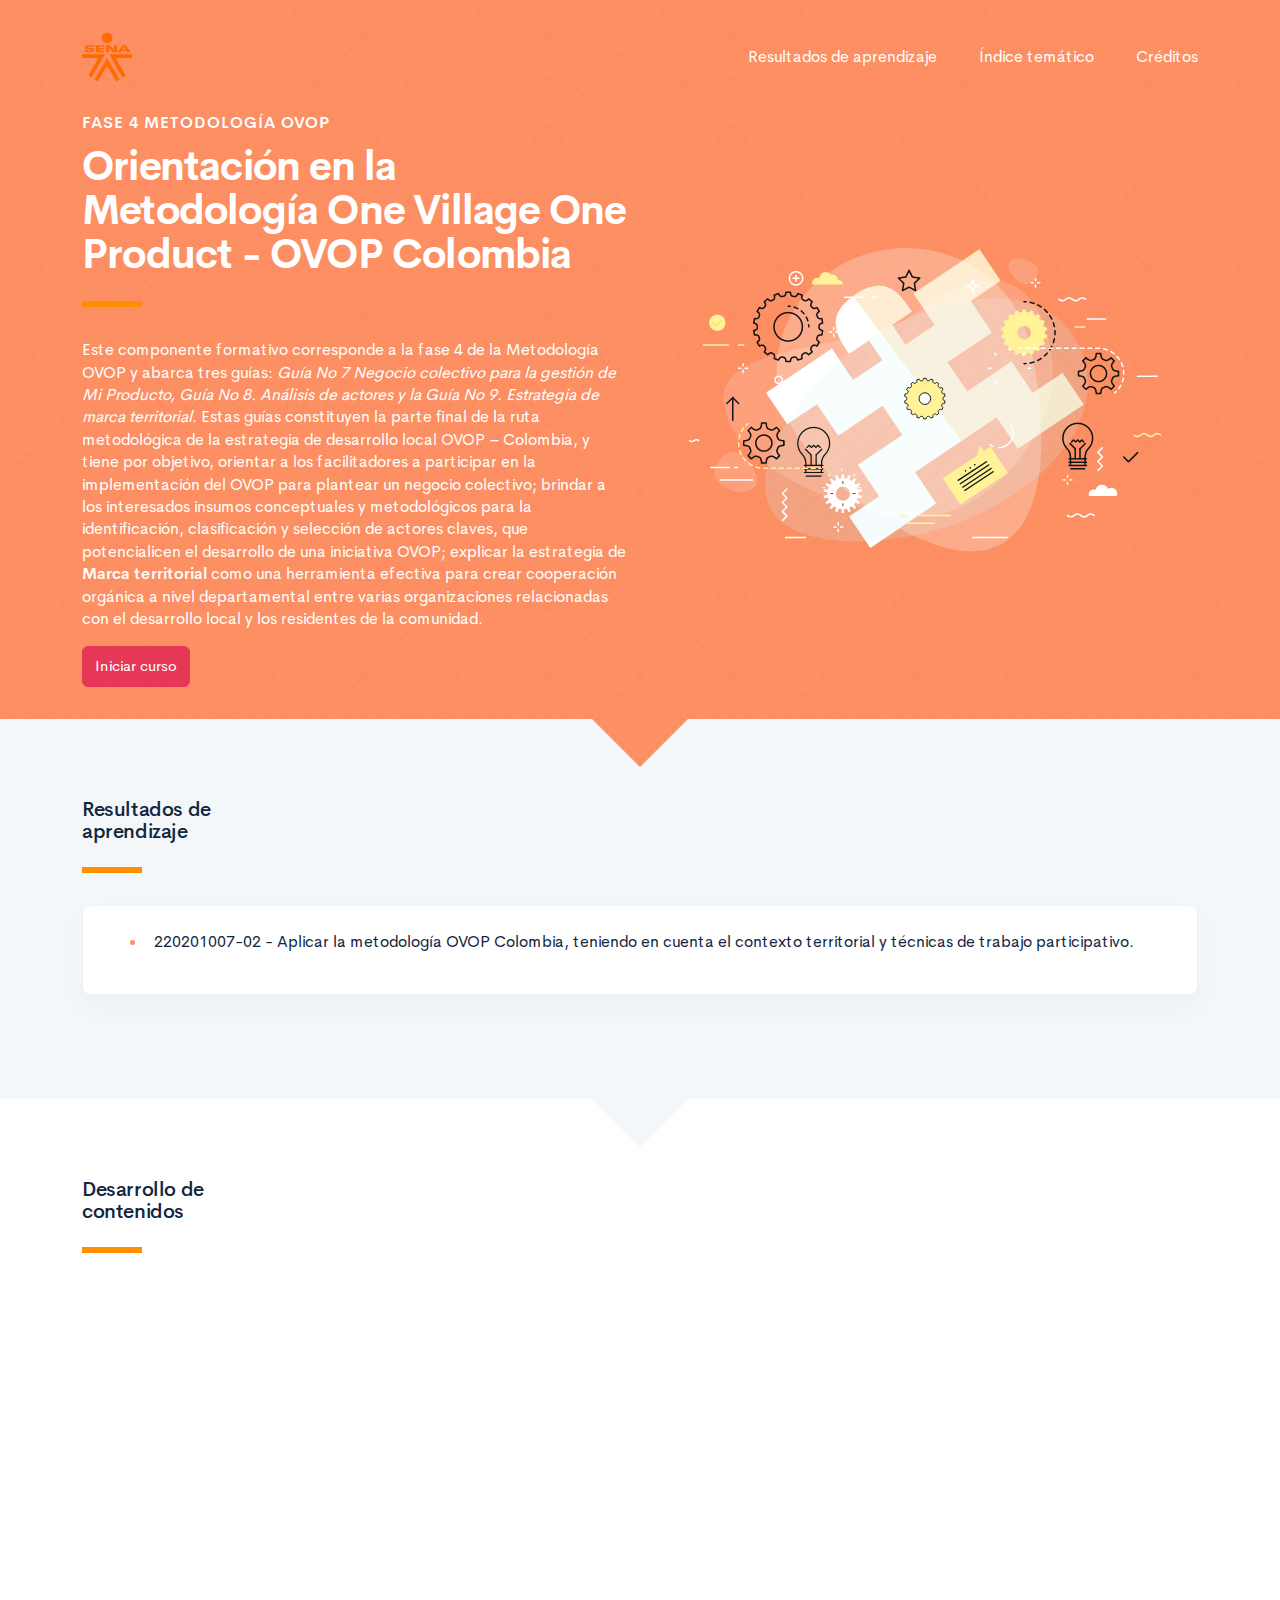
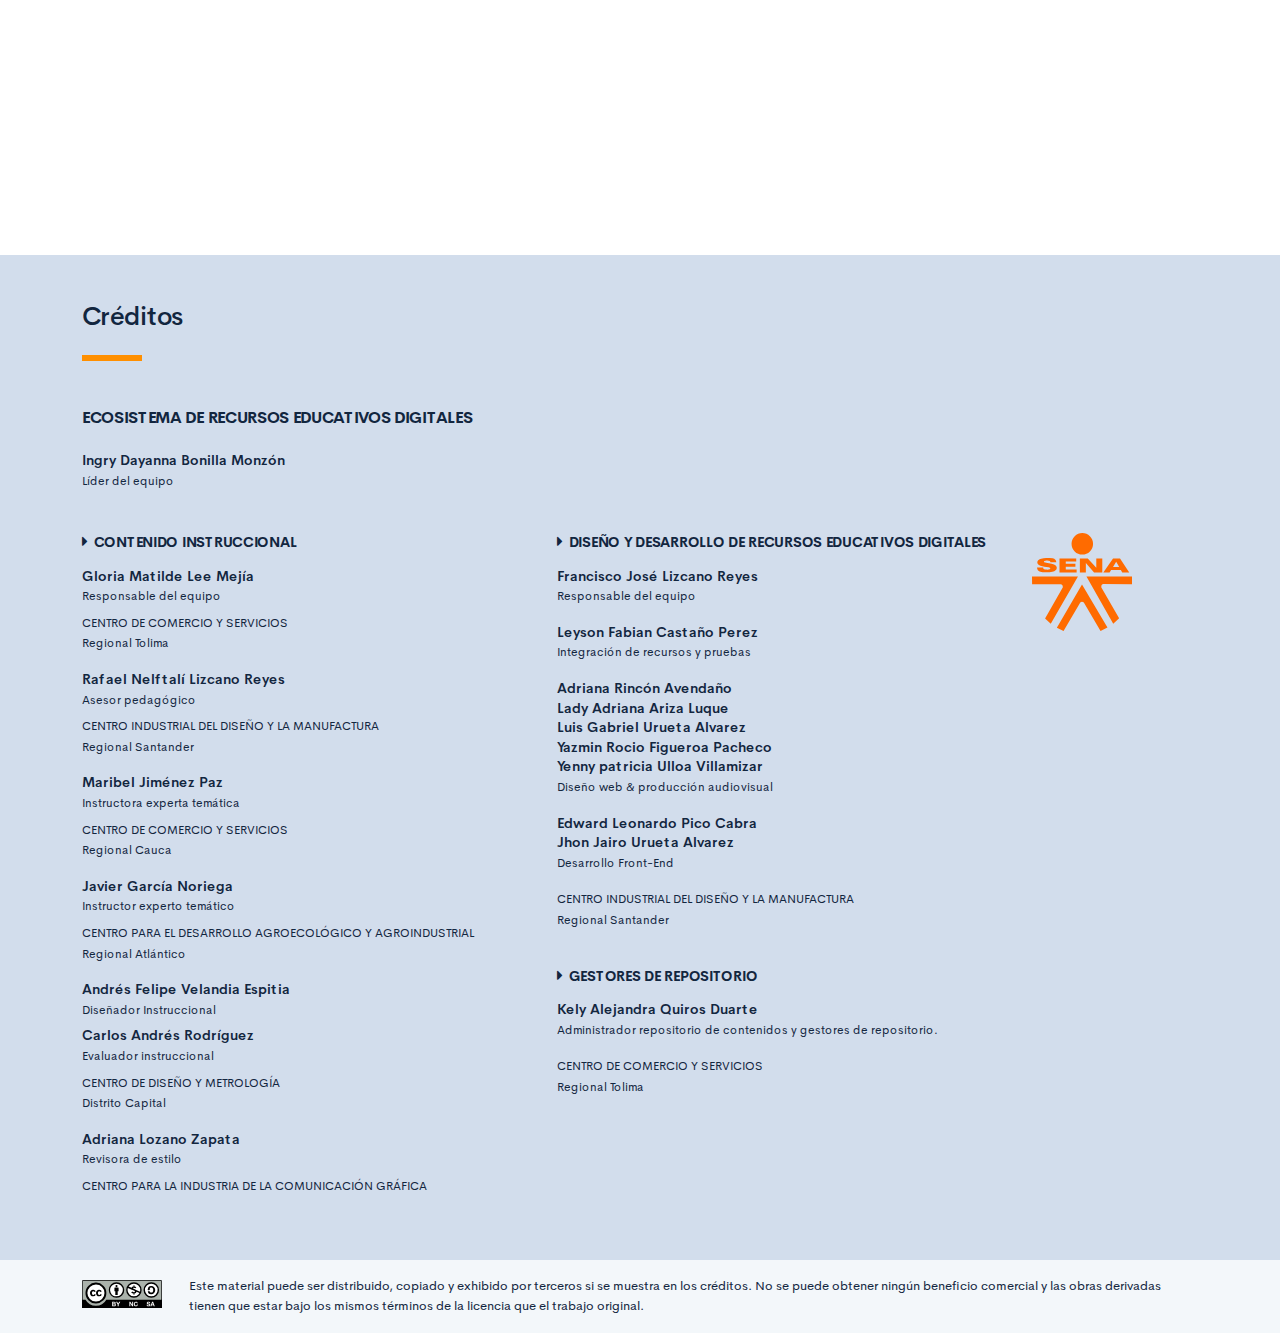
==== public/index.html @ d6b22cc2 "Integración" ====
<!DOCTYPE html>
<html lang="es">
    <head>
        <meta charset="UTF-8">
        <meta name="viewport" content="width=device-width, user-scalable=no, initial-scale=1.0, maximum-scale=1.0, minimum-scale=1.0">
        <title>Fase 4 Metodología OVOP</title>
        <meta meta name="description" content="Este componente formativo corresponde a la fase 4 de la Metodología OVOP y abarca tres guías: Guía No 7 Negocio colectivo para la gestión de Mi Producto, Guía No 8. Análisis de actores y la Guía No 9. Estrategia de marca territorial. Estas guías constituyen la parte final de la ruta metodológica de la estrategia de desarrollo local OVOP – Colombia, y tiene por objetivo, orientar a los facilitadores a participar en la implementación del OVOP para plantear un negocio colectivo; brindar a los interesados insumos conceptuales y metodológicos para la identificación, clasificación y selección de actores claves, que potencialicen el desarrollo de una iniciativa OVOP; explicar la estrategia de Marca territorial como una herramienta efectiva para crear cooperación orgánica a nivel departamental entre varias organizaciones relacionadas con el desarrollo local y los residentes de la comunidad.">
        <link rel="icon" type="image/svg+xml" href="assets/images/logos/senaLogo.svg">
        <link rel="stylesheet" href="assets/fonts/feather/feather.css">
        <link rel="stylesheet" href="assets/fonts/fontawesome/css/font-awesome.css">
        <link href="assets/css/fancybox.css" rel="stylesheet">
        <link href="assets/css/animate.css" rel="stylesheet">
        <link rel="stylesheet" href="assets/css/main.css">
    </head>
    <body class="theme-dark page-header-textura" id="page-home">
        <header class="curso-presentacion page-header" id="CursoPresentacion">
            <div class="page-textura">
                <div class="container">
                    <div class="curso-topbar justify-content-center justify-content-md-between"><a class="curso-topbar__logo"><svg xmlns="http://www.w3.org/2000/svg" width="168.273" height="164.177" viewBox="0 0 168.273 164.177">
                                <path id="SENA_LOGO" data-name="SENA LOGO" d="M85.349,1a18.09,18.09,0,1,0,18.09,18.09h0A18.1,18.1,0,0,0,85.349,1ZM25.617,42.983a33.722,33.722,0,0,0-9.386,1.024,11.156,11.156,0,0,0-5.12,2.56A5.346,5.346,0,0,0,10.086,52.2c.683,1.707,2.56,2.9,4.608,3.584,4.437,1.536,9.386,1.877,13.994,2.731a5.1,5.1,0,0,1,2.389,1.024,1.369,1.369,0,0,1-.683,2.048,9.146,9.146,0,0,1-5.291.683A8.354,8.354,0,0,1,20.5,61.244a1.962,1.962,0,0,1-.853-2.389H9.233A7.663,7.663,0,0,0,10.6,63.463a7.59,7.59,0,0,0,4.267,2.389A28.541,28.541,0,0,0,23.4,66.876,52.426,52.426,0,0,0,35,66.023a11.043,11.043,0,0,0,5.8-2.9,5.358,5.358,0,0,0-1.365-8.533,21.267,21.267,0,0,0-5.8-2.048c-3.072-.683-5.973-1.024-9.045-1.536a9.114,9.114,0,0,1-3.072-.853,1.226,1.226,0,0,1,0-2.219,9.369,9.369,0,0,1,4.437-.683,10.554,10.554,0,0,1,4.608.853A1.877,1.877,0,0,1,31.59,49.81h9.9a5.669,5.669,0,0,0-1.195-3.584A8.875,8.875,0,0,0,35.515,43.5c-3.584-.341-6.827-.512-9.9-.512Zm21.333.683V67.217H75.792V62.1H57.531V57.489H73.744V52.54H57.531V48.786H75.109v-5.12Zm47.615,0H81.253V67.217H91.322V51.346l13.824,15.872h13.824V43.666H108.9v15.7Zm42.495,0L120.676,67.217h10.581l2.56-4.267H150.2l2.389,4.267h11.776l-15.53-23.551ZM142.35,49.3l5.12,8.533h-10.41ZM.7,74.044l.171,12.8L49,86.673c2.389.512,3.925,2.048,3.413,5.8l-29.7,51.711,9.557,9.045L78.01,74.044Zm91.646,0L137.4,152.89l9.9-8.874L117.433,92.3c-.512-3.584.853-5.291,3.413-5.8l48.127.171V74.044ZM84.837,87.185,42.512,159.546l11.264,5.461,28.159-47.615a4.283,4.283,0,0,1,2.9-1.195,4.681,4.681,0,0,1,3.072,1.195l28.159,47.786,11.605-5.973Z" transform="translate(-0.7 -1)" fill="#FF6B00" />
                            </svg>
                        </a><a class="curso-topbar__menubar collapsed btn-menu-responsive d-none" data-toggle="collapse" href="#curso-topbar__nav" aria-expanded="false"><span></span><span></span><span></span></a>
                        <nav class="curso-topbar__nav collapse show d-none d-md-block" id="curso-topbar__nav">
                            <ul class="curso-topbar__list">
                                <li class="curso-topbar__item"><a class="curso-topbar__link" href="#ResultadosAprendizaje"><span class="text-white">Resultados de aprendizaje</span></a></li>
                                <li class="curso-topbar__item"><a class="curso-topbar__link" href="#IndiceTematico"><span class="text-white">Índice temático</span></a></li>
                                <li class="curso-topbar__item"><a class="curso-topbar__link" href="#Creditos"><span class="text-white">Créditos</span></a></li>
                            </ul>
                        </nav>
                    </div>
                    <!--include includes/page-home_header.pug                -->
                    <div class="curso-portada">
                        <div class="row align-items-center">
                            <div class="col-12 col-lg-6">
                                <h3 class="curso-subtitulo" id="curso-titulo-componente">Fase 4 Metodología OVOP</h3>
                                <h1 class="curso-titulo" id="curso-titulo-tema">Orientación en la Metodología One Village One Product - OVOP Colombia</h1>
                                <div class="brand-line-primary"></div>
                                <p class="curso-descripcion">Este componente formativo corresponde a la fase 4 de la Metodología OVOP y abarca tres guías: <i>Guía No 7 Negocio colectivo para la gestión de Mi Producto, Guía No 8. Análisis de actores y la Guía No 9. Estrategia de marca territorial</i>. Estas guías constituyen la parte final de la ruta metodológica de la estrategia de desarrollo local OVOP – Colombia, y tiene por objetivo, orientar a los facilitadores a participar en la implementación del OVOP para plantear un negocio colectivo; brindar a los interesados insumos conceptuales y metodológicos para la identificación, clasificación y selección de actores claves, que potencialicen el desarrollo de una iniciativa OVOP; explicar la estrategia de <b>Marca territorial </b>como una herramienta efectiva para crear cooperación orgánica a nivel departamental entre varias organizaciones relacionadas con el desarrollo local y los residentes de la comunidad.</p><a class="curso-btn-iniciar btn btn-danger" href="main.html"><span>Iniciar curso</span></a>
                            </div>
                            <div class="col-12 col-lg-6 text-center">
                                <div class="d-none d-lg-block"><img class="curso-imagen" src="assets/images/header/header_media.png" /></div>
                            </div>
                        </div>
                    </div>
                </div>
            </div>
        </header>
        <section class="curso-resultados section bg-base-light" id="ResultadosAprendizaje">
            <div class="container">
                <h2> Resultados de <br>aprendizaje</h2>
                <div class="brand-line-primary"></div>
                <div class="card resultado-item">
                    <div class="card-body">
                        <ul class="bg-color-dark">
                            <li> <span>220201007-02 - Aplicar la metodología OVOP Colombia, teniendo en cuenta el contexto territorial y técnicas de trabajo participativo.</span></li>
                        </ul>
                    </div>
                </div>
            </div>
        </section>
        <section class="curso-indice-tematico section" id="IndiceTematico">
            <div class="container">
                <h2>Desarrollo de <br>contenidos</h2>
                <div class="brand-line-primary"></div>
                <div class="row justify-content-center">
                    <div class="col-12 col-sm-10">
                        <div class="card wow flipInX" data-wow-delay=".2s">
                            <div class="card-body">
                                <ul class="list-group list-group-flush list my-n3 nav-temas">
                                    <li class="list-group-item nav-tema-item">
                                        <div class="row align-items-center">
                                            <div class="col-auto">
                                                <div class="avatar avatar-sm"><span class="nav-tema-item__icon avatar-title font-size-lg bg-secondary-soft rounded-circle text-primary font-weight-bold"> <i class="fa fa-play"></i></span></div>
                                            </div>
                                            <div class="col ml-n2"><span class="nav-tema-item__titulo"> <a href="main.html#page/introduccion1/">Introducción</a></span></div>
                                            <div class="col-auto"> <a class="btn btn-light nav-tema-item__btn" href="main.html#page/introduccion1/">Ver más</a></div>
                                        </div>
                                    </li>
                                    <li class="list-group-item nav-tema-item">
                                        <div class="row align-items-center">
                                            <div class="col-auto">
                                                <div class="avatar avatar-sm"><span class="nav-tema-item__icon avatar-title font-size-lg bg-secondary-soft rounded-circle text-primary font-weight-bold">1</span></div>
                                            </div>
                                            <div class="col ml-n2"><span class="nav-tema-item__titulo"> <a href="main.html#page/guia1/">Guía de negocio colectivo para la gestión de mi producto</a></span></div>
                                            <div class="col-auto"> <a class="btn btn-light nav-tema-item__btn" href="main.html#page/guia1/">Ver más</a></div>
                                        </div>
                                    </li>
                                    <li class="list-group-item nav-tema-item">
                                        <div class="row align-items-center">
                                            <div class="col-auto">
                                                <div class="avatar avatar-sm"><span class="nav-tema-item__icon avatar-title font-size-lg bg-secondary-soft rounded-circle text-primary font-weight-bold"> <i class="fa fa-play"></i></span></div>
                                            </div>
                                            <div class="col ml-n2"><span class="nav-tema-item__titulo"> <a href="main.html#page/introduccion2/">Introducción</a></span></div>
                                            <div class="col-auto"> <a class="btn btn-light nav-tema-item__btn" href="main.html#page/introduccion2/">Ver más</a></div>
                                        </div>
                                    </li>
                                    <li class="list-group-item nav-tema-item">
                                        <div class="row align-items-center">
                                            <div class="col-auto">
                                                <div class="avatar avatar-sm"><span class="nav-tema-item__icon avatar-title font-size-lg bg-secondary-soft rounded-circle text-primary font-weight-bold">2</span></div>
                                            </div>
                                            <div class="col ml-n2"><span class="nav-tema-item__titulo"> <a href="main.html#page/guia2/">Guía para el análisis de actores</a></span></div>
                                            <div class="col-auto"> <a class="btn btn-light nav-tema-item__btn" href="main.html#page/guia2/">Ver más</a></div>
                                        </div>
                                    </li>
                                    <li class="list-group-item nav-tema-item">
                                        <div class="row align-items-center">
                                            <div class="col-auto">
                                                <div class="avatar avatar-sm"><span class="nav-tema-item__icon avatar-title font-size-lg bg-secondary-soft rounded-circle text-primary font-weight-bold"> <i class="fa fa-play"></i></span></div>
                                            </div>
                                            <div class="col ml-n2"><span class="nav-tema-item__titulo"> <a href="main.html#page/introduccion3/">Introducción</a></span></div>
                                            <div class="col-auto"> <a class="btn btn-light nav-tema-item__btn" href="main.html#page/introduccion3/">Ver más</a></div>
                                        </div>
                                    </li>
                                    <li class="list-group-item nav-tema-item">
                                        <div class="row align-items-center">
                                            <div class="col-auto">
                                                <div class="avatar avatar-sm"><span class="nav-tema-item__icon avatar-title font-size-lg bg-secondary-soft rounded-circle text-primary font-weight-bold">3</span></div>
                                            </div>
                                            <div class="col ml-n2"><span class="nav-tema-item__titulo"> <a href="main.html#page/guia3/">Guía de estrategia de marca territorial</a></span></div>
                                            <div class="col-auto"> <a class="btn btn-light nav-tema-item__btn" href="main.html#page/guia3/">Ver más</a></div>
                                        </div>
                                    </li>
                                </ul>
                            </div>
                        </div>
                    </div>
                </div>
            </div>
        </section>
        <footer class="footer" id="Creditos">
            <div class="container">
                <h1>Créditos </h1>
                <div class="brand-line-primary"></div>
                <div class="row">
                    <div class="col-12 col-md-5">
                        <h3 class="footer-subtitulo mb-4">ECOSISTEMA DE RECURSOS EDUCATIVOS DIGITALES </h3>
                        <p class="footer-texto mb-2"><strong>Ingry Dayanna Bonilla Monzón</strong><br /> <span class="text-small">Líder del equipo</span></p>
                    </div>
                </div>
                <div class="row mt-5">
                    <div class="col-12 col-md-5">
                        <h4 class="footer-subtitulo-2 mt-0">
                            <div class="fa fa-caret-right mr-2"></div>Contenido Instruccional
                        </h4>
                        <p class="footer-texto mb-2"><strong>Gloria Matilde Lee Mejía </strong><br /> <span class="text-small">Responsable del equipo</span></p>
                        <p class="footer-texto"><span class="text-small text-uppercase">Centro de Comercio y Servicios</span><br /><span class="text-small">Regional Tolima</span></p>
                        <p class="footer-texto mb-2"><strong>Rafael Nelftalí Lizcano Reyes</strong><br /> <span class="text-small">Asesor pedagógico<br /></span></p>
                        <p class="footer-texto"><span class="text-small text-uppercase">Centro industrial del diseño y la manufactura </span><br /><span class="text-small">Regional Santander </span></p>
                        <p class="footer-texto mb-2"><strong>Maribel Jiménez Paz</strong><br /><span class="text-small">Instructora experta temática<br /></span></p>
                        <p class="footer-texto"><span class="text-small text-uppercase">Centro de Comercio y Servicios</span><br /><span class="text-small">Regional Cauca</span></p>
                        <p class="footer-texto mb-2"><strong>Javier García Noriega</strong><br /> <span class="text-small">Instructor experto temático<br /></span></p>
                        <p class="footer-texto"><span class="text-small text-uppercase">Centro para el Desarrollo Agroecológico y Agroindustrial</span><br /><span class="text-small">Regional Atlántico</span></p>
                        <p class="footer-texto mb-2"><strong>Andrés Felipe Velandia Espitia</strong><br /><span class="text-small">Diseñador Instruccional<br /></span></p>
                        <p class="footer-texto mb-2"><strong>Carlos Andrés Rodríguez</strong><br /> <span class="text-small">Evaluador instruccional<br /></span></p>
                        <p class="footer-texto"><span class="text-small text-uppercase">Centro de Diseño y Metrología</span><br /><span class="text-small">Distrito Capital</span></p>
                        <p class="footer-texto mb-2"><strong>Adriana Lozano Zapata</strong><br /> <span class="text-small">Revisora de estilo<br /></span></p>
                        <p class="footer-texto"><span class="text-small text-uppercase">Centro para la Industria de la Comunicación Gráfica</span></p>
                    </div>
                    <div class="col-12 col-md-5">
                        <h4 class="footer-subtitulo-2 mt-0">
                            <div class="fa fa-caret-right mr-2"></div>Diseño y desarrollo de recursos educativos digitales
                        </h4>
                        <p class="footer-texto"><strong>Francisco José Lizcano Reyes </strong><br /> <span class="text-small">Responsable del equipo<br /></span></p>
                        <p class="footer-texto"><strong>Leyson Fabian Castaño Perez</strong><br /> <span class="text-small">Integración de recursos y pruebas<br /></span></p>
                        <p class="footer-texto"> <strong>Adriana Rincón Avendaño</strong><br />
                            <strong>Lady Adriana Ariza Luque</strong><br />
                            <strong>Luis Gabriel Urueta Alvarez</strong><br />
                            <strong>Yazmin Rocio Figueroa Pacheco</strong><br />
                            <strong>Yenny patricia Ulloa Villamizar</strong><br /><span class="text-small">Diseño web & producción audiovisual<br /></span></p>
                        <p class="footer-texto"><strong>Edward Leonardo Pico Cabra</strong><br />
                            <strong>Jhon Jairo Urueta Alvarez</strong><br /> <span class="text-small">Desarrollo Front-End<br /></span></p>
                        <p class="footer-texto"><span class="text-small text-uppercase">CENTRO INDUSTRIAL DEL DISEÑO Y LA MANUFACTURA </span><br /><span class="text-small">Regional Santander </span></p>
                        <h4 class="footer-subtitulo-2 mt-5">
                            <div class="fa fa-caret-right mr-2"></div>Gestores de repositorio
                        </h4>
                        <p class="footer-texto"><strong>Kely Alejandra Quiros Duarte </strong><br /> <span class="text-small">Administrador repositorio de contenidos y gestores de repositorio.<br /></span></p>
                        <p class="footer-texto"><span class="text-small text-uppercase">Centro de comercio y servicios </span><br /><span class="text-small">Regional Tolima</span></p>
                    </div>
                    <div class="col-12 col-md-2">
                        <div class="d-flex flex-column justify-content-center"><img src="assets/images/logos/senaLogo.svg" style="max-width:100px" /></div>
                    </div>
                </div>
            </div>
        </footer>
        <section id="cc">
            <div class="container">
                <div class="d-flex flex-column flex-sm-row"><span class="pr-3"><i class="icon cc"></i></span><span>Este material puede ser distribuido, copiado y exhibido por terceros si se muestra en los créditos. No se puede obtener ningún beneficio comercial y las obras derivadas tienen que estar bajo los mismos términos de la licencia que el trabajo original.</span></div>
            </div>
        </section>
        <script src="assets/js/vendor.js"></script>
        <script src="assets/js/global.js"> </script>
        <script src="assets/js/pages.js"></script>
    </body>
</html>
---- public/assets/fonts/feather/feather.css ----
@font-face {
  font-family: 'Feather';
  src:
    url('fonts/Feather.ttf?sdxovp') format('truetype'),
    url('fonts/Feather.woff?sdxovp') format('woff'),
    url('fonts/Feather.svg?sdxovp#Feather') format('svg');
  font-weight: normal;
  font-style: normal;
}

.fe {
  /* use !important to prevent issues with browser extensions that change fonts */
  font-family: 'Feather' !important;
  speak: none;
  font-style: normal;
  font-weight: normal;
  font-variant: normal;
  text-transform: none;
  line-height: 1;

  /* Better Font Rendering =========== */
  -webkit-font-smoothing: antialiased;
  -moz-osx-font-smoothing: grayscale;
}

.fe-activity:before {
  content: "\e900";
}
.fe-airplay:before {
  content: "\e901";
}
.fe-alert-circle:before {
  content: "\e902";
}
.fe-alert-octagon:before {
  content: "\e903";
}
.fe-alert-triangle:before {
  content: "\e904";
}
.fe-align-center:before {
  content: "\e905";
}
.fe-align-justify:before {
  content: "\e906";
}
.fe-align-left:before {
  content: "\e907";
}
.fe-align-right:before {
  content: "\e908";
}
.fe-anchor:before {
  content: "\e909";
}
.fe-aperture:before {
  content: "\e90a";
}
.fe-archive:before {
  content: "\e90b";
}
.fe-arrow-down:before {
  content: "\e90c";
}
.fe-arrow-down-circle:before {
  content: "\e90d";
}
.fe-arrow-down-left:before {
  content: "\e90e";
}
.fe-arrow-down-right:before {
  content: "\e90f";
}
.fe-arrow-left:before {
  content: "\e910";
}
.fe-arrow-left-circle:before {
  content: "\e911";
}
.fe-arrow-right:before {
  content: "\e912";
}
.fe-arrow-right-circle:before {
  content: "\e913";
}
.fe-arrow-up:before {
  content: "\e914";
}
.fe-arrow-up-circle:before {
  content: "\e915";
}
.fe-arrow-up-left:before {
  content: "\e916";
}
.fe-arrow-up-right:before {
  content: "\e917";
}
.fe-at-sign:before {
  content: "\e918";
}
.fe-award:before {
  content: "\e919";
}
.fe-bar-chart:before {
  content: "\e91a";
}
.fe-bar-chart-2:before {
  content: "\e91b";
}
.fe-battery:before {
  content: "\e91c";
}
.fe-battery-charging:before {
  content: "\e91d";
}
.fe-bell:before {
  content: "\e91e";
}
.fe-bell-off:before {
  content: "\e91f";
}
.fe-bluetooth:before {
  content: "\e920";
}
.fe-bold:before {
  content: "\e921";
}
.fe-book:before {
  content: "\e922";
}
.fe-book-open:before {
  content: "\e923";
}
.fe-bookmark:before {
  content: "\e924";
}
.fe-box:before {
  content: "\e925";
}
.fe-briefcase:before {
  content: "\e926";
}
.fe-calendar:before {
  content: "\e927";
}
.fe-camera:before {
  content: "\e928";
}
.fe-camera-off:before {
  content: "\e929";
}
.fe-cast:before {
  content: "\e92a";
}
.fe-check:before {
  content: "\e92b";
}
.fe-check-circle:before {
  content: "\e92c";
}
.fe-check-square:before {
  content: "\e92d";
}
.fe-chevron-down:before {
  content: "\e92e";
}
.fe-chevron-left:before {
  content: "\e92f";
}
.fe-chevron-right:before {
  content: "\e930";
}
.fe-chevron-up:before {
  content: "\e931";
}
.fe-chevrons-down:before {
  content: "\e932";
}
.fe-chevrons-left:before {
  content: "\e933";
}
.fe-chevrons-right:before {
  content: "\e934";
}
.fe-chevrons-up:before {
  content: "\e935";
}
.fe-chrome:before {
  content: "\e936";
}
.fe-circle:before {
  content: "\e937";
}
.fe-clipboard:before {
  content: "\e938";
}
.fe-clock:before {
  content: "\e939";
}
.fe-cloud:before {
  content: "\e93a";
}
.fe-cloud-drizzle:before {
  content: "\e93b";
}
.fe-cloud-lightning:before {
  content: "\e93c";
}
.fe-cloud-off:before {
  content: "\e93d";
}
.fe-cloud-rain:before {
  content: "\e93e";
}
.fe-cloud-snow:before {
  content: "\e93f";
}
.fe-code:before {
  content: "\e940";
}
.fe-codepen:before {
  content: "\e941";
}
.fe-command:before {
  content: "\e942";
}
.fe-compass:before {
  content: "\e943";
}
.fe-copy:before {
  content: "\e944";
}
.fe-corner-down-left:before {
  content: "\e945";
}
.fe-corner-down-right:before {
  content: "\e946";
}
.fe-corner-left-down:before {
  content: "\e947";
}
.fe-corner-left-up:before {
  content: "\e948";
}
.fe-corner-right-down:before {
  content: "\e949";
}
.fe-corner-right-up:before {
  content: "\e94a";
}
.fe-corner-up-left:before {
  content: "\e94b";
}
.fe-corner-up-right:before {
  content: "\e94c";
}
.fe-cpu:before {
  content: "\e94d";
}
.fe-credit-card:before {
  content: "\e94e";
}
.fe-crop:before {
  content: "\e94f";
}
.fe-crosshair:before {
  content: "\e950";
}
.fe-database:before {
  content: "\e951";
}
.fe-delete:before {
  content: "\e952";
}
.fe-disc:before {
  content: "\e953";
}
.fe-dollar-sign:before {
  content: "\e954";
}
.fe-download:before {
  content: "\e955";
}
.fe-download-cloud:before {
  content: "\e956";
}
.fe-droplet:before {
  content: "\e957";
}
.fe-edit:before {
  content: "\e958";
}
.fe-edit-2:before {
  content: "\e959";
}
.fe-edit-3:before {
  content: "\e95a";
}
.fe-external-link:before {
  content: "\e95b";
}
.fe-eye:before {
  content: "\e95c";
}
.fe-eye-off:before {
  content: "\e95d";
}
.fe-facebook:before {
  content: "\e95e";
}
.fe-fast-forward:before {
  content: "\e95f";
}
.fe-feather:before {
  content: "\e960";
}
.fe-file:before {
  content: "\e961";
}
.fe-file-minus:before {
  content: "\e962";
}
.fe-file-plus:before {
  content: "\e963";
}
.fe-file-text:before {
  content: "\e964";
}
.fe-film:before {
  content: "\e965";
}
.fe-filter:before {
  content: "\e966";
}
.fe-flag:before {
  content: "\e967";
}
.fe-folder:before {
  content: "\e968";
}
.fe-folder-minus:before {
  content: "\e969";
}
.fe-folder-plus:before {
  content: "\e96a";
}
.fe-gift:before {
  content: "\e96b";
}
.fe-git-branch:before {
  content: "\e96c";
}
.fe-git-commit:before {
  content: "\e96d";
}
.fe-git-merge:before {
  content: "\e96e";
}
.fe-git-pull-request:before {
  content: "\e96f";
}
.fe-github:before {
  content: "\e970";
}
.fe-gitlab:before {
  content: "\e971";
}
.fe-globe:before {
  content: "\e972";
}
.fe-grid:before {
  content: "\e973";
}
.fe-hard-drive:before {
  content: "\e974";
}
.fe-hash:before {
  content: "\e975";
}
.fe-headphones:before {
  content: "\e976";
}
.fe-heart:before {
  content: "\e977";
}
.fe-help-circle:before {
  content: "\e978";
}
.fe-home:before {
  content: "\e979";
}
.fe-image:before {
  content: "\e97a";
}
.fe-inbox:before {
  content: "\e97b";
}
.fe-info:before {
  content: "\e97c";
}
.fe-instagram:before {
  content: "\e97d";
}
.fe-italic:before {
  content: "\e97e";
}
.fe-layers:before {
  content: "\e97f";
}
.fe-layout:before {
  content: "\e980";
}
.fe-life-buoy:before {
  content: "\e981";
}
.fe-link:before {
  content: "\e982";
}
.fe-link-2:before {
  content: "\e983";
}
.fe-linkedin:before {
  content: "\e984";
}
.fe-list:before {
  content: "\e985";
}
.fe-loader:before {
  content: "\e986";
}
.fe-lock:before {
  content: "\e987";
}
.fe-log-in:before {
  content: "\e988";
}
.fe-log-out:before {
  content: "\e989";
}
.fe-mail:before {
  content: "\e98a";
}
.fe-map:before {
  content: "\e98b";
}
.fe-map-pin:before {
  content: "\e98c";
}
.fe-maximize:before {
  content: "\e98d";
}
.fe-maximize-2:before {
  content: "\e98e";
}
.fe-menu:before {
  content: "\e98f";
}
.fe-message-circle:before {
  content: "\e990";
}
.fe-message-square:before {
  content: "\e991";
}
.fe-mic:before {
  content: "\e992";
}
.fe-mic-off:before {
  content: "\e993";
}
.fe-minimize:before {
  content: "\e994";
}
.fe-minimize-2:before {
  content: "\e995";
}
.fe-minus:before {
  content: "\e996";
}
.fe-minus-circle:before {
  content: "\e997";
}
.fe-minus-square:before {
  content: "\e998";
}
.fe-monitor:before {
  content: "\e999";
}
.fe-moon:before {
  content: "\e99a";
}
.fe-more-horizontal:before {
  content: "\e99b";
}
.fe-more-vertical:before {
  content: "\e99c";
}
.fe-move:before {
  content: "\e99d";
}
.fe-music:before {
  content: "\e99e";
}
.fe-navigation:before {
  content: "\e99f";
}
.fe-navigation-2:before {
  content: "\e9a0";
}
.fe-octagon:before {
  content: "\e9a1";
}
.fe-package:before {
  content: "\e9a2";
}
.fe-paperclip:before {
  content: "\e9a3";
}
.fe-pause:before {
  content: "\e9a4";
}
.fe-pause-circle:before {
  content: "\e9a5";
}
.fe-percent:before {
  content: "\e9a6";
}
.fe-phone:before {
  content: "\e9a7";
}
.fe-phone-call:before {
  content: "\e9a8";
}
.fe-phone-forwarded:before {
  content: "\e9a9";
}
.fe-phone-incoming:before {
  content: "\e9aa";
}
.fe-phone-missed:before {
  content: "\e9ab";
}
.fe-phone-off:before {
  content: "\e9ac";
}
.fe-phone-outgoing:before {
  content: "\e9ad";
}
.fe-pie-chart:before {
  content: "\e9ae";
}
.fe-play:before {
  content: "\e9af";
}
.fe-play-circle:before {
  content: "\e9b0";
}
.fe-plus:before {
  content: "\e9b1";
}
.fe-plus-circle:before {
  content: "\e9b2";
}
.fe-plus-square:before {
  content: "\e9b3";
}
.fe-pocket:before {
  content: "\e9b4";
}
.fe-power:before {
  content: "\e9b5";
}
.fe-printer:before {
  content: "\e9b6";
}
.fe-radio:before {
  content: "\e9b7";
}
.fe-refresh-ccw:before {
  content: "\e9b8";
}
.fe-refresh-cw:before {
  content: "\e9b9";
}
.fe-repeat:before {
  content: "\e9ba";
}
.fe-rewind:before {
  content: "\e9bb";
}
.fe-rotate-ccw:before {
  content: "\e9bc";
}
.fe-rotate-cw:before {
  content: "\e9bd";
}
.fe-rss:before {
  content: "\e9be";
}
.fe-save:before {
  content: "\e9bf";
}
.fe-scissors:before {
  content: "\e9c0";
}
.fe-search:before {
  content: "\e9c1";
}
.fe-send:before {
  content: "\e9c2";
}
.fe-server:before {
  content: "\e9c3";
}
.fe-settings:before {
  content: "\e9c4";
}
.fe-share:before {
  content: "\e9c5";
}
.fe-share-2:before {
  content: "\e9c6";
}
.fe-shield:before {
  content: "\e9c7";
}
.fe-shield-off:before {
  content: "\e9c8";
}
.fe-shopping-bag:before {
  content: "\e9c9";
}
.fe-shopping-cart:before {
  content: "\e9ca";
}
.fe-shuffle:before {
  content: "\e9cb";
}
.fe-sidebar:before {
  content: "\e9cc";
}
.fe-skip-back:before {
  content: "\e9cd";
}
.fe-skip-forward:before {
  content: "\e9ce";
}
.fe-slack:before {
  content: "\e9cf";
}
.fe-slash:before {
  content: "\e9d0";
}
.fe-sliders:before {
  content: "\e9d1";
}
.fe-smartphone:before {
  content: "\e9d2";
}
.fe-speaker:before {
  content: "\e9d3";
}
.fe-square:before {
  content: "\e9d4";
}
.fe-star:before {
  content: "\e9d5";
}
.fe-stop-circle:before {
  content: "\e9d6";
}
.fe-sun:before {
  content: "\e9d7";
}
.fe-sunrise:before {
  content: "\e9d8";
}
.fe-sunset:before {
  content: "\e9d9";
}
.fe-tablet:before {
  content: "\e9da";
}
.fe-tag:before {
  content: "\e9db";
}
.fe-target:before {
  content: "\e9dc";
}
.fe-terminal:before {
  content: "\e9dd";
}
.fe-thermometer:before {
  content: "\e9de";
}
.fe-thumbs-down:before {
  content: "\e9df";
}
.fe-thumbs-up:before {
  content: "\e9e0";
}
.fe-toggle-left:before {
  content: "\e9e1";
}
.fe-toggle-right:before {
  content: "\e9e2";
}
.fe-trash:before {
  content: "\e9e3";
}
.fe-trash-2:before {
  content: "\e9e4";
}
.fe-trending-down:before {
  content: "\e9e5";
}
.fe-trending-up:before {
  content: "\e9e6";
}
.fe-triangle:before {
  content: "\e9e7";
}
.fe-truck:before {
  content: "\e9e8";
}
.fe-tv:before {
  content: "\e9e9";
}
.fe-twitter:before {
  content: "\e9ea";
}
.fe-type:before {
  content: "\e9eb";
}
.fe-umbrella:before {
  content: "\e9ec";
}
.fe-underline:before {
  content: "\e9ed";
}
.fe-unlock:before {
  content: "\e9ee";
}
.fe-upload:before {
  content: "\e9ef";
}
.fe-upload-cloud:before {
  content: "\e9f0";
}
.fe-user:before {
  content: "\e9f1";
}
.fe-user-check:before {
  content: "\e9f2";
}
.fe-user-minus:before {
  content: "\e9f3";
}
.fe-user-plus:before {
  content: "\e9f4";
}
.fe-user-x:before {
  content: "\e9f5";
}
.fe-users:before {
  content: "\e9f6";
}
.fe-video:before {
  content: "\e9f7";
}
.fe-video-off:before {
  content: "\e9f8";
}
.fe-voicemail:before {
  content: "\e9f9";
}
.fe-volume:before {
  content: "\e9fa";
}
.fe-volume-1:before {
  content: "\e9fb";
}
.fe-volume-2:before {
  content: "\e9fc";
}
.fe-volume-x:before {
  content: "\e9fd";
}
.fe-watch:before {
  content: "\e9fe";
}
.fe-wifi:before {
  content: "\e9ff";
}
.fe-wifi-off:before {
  content: "\ea00";
}
.fe-wind:before {
  content: "\ea01";
}
.fe-x:before {
  content: "\ea02";
}
.fe-x-circle:before {
  content: "\ea03";
}
.fe-x-square:before {
  content: "\ea04";
}
.fe-youtube:before {
  content: "\ea05";
}
.fe-zap:before {
  content: "\ea06";
}
.fe-zap-off:before {
  content: "\ea07";
}
.fe-zoom-in:before {
  content: "\ea08";
}
.fe-zoom-out:before {
  content: "\ea09";
}
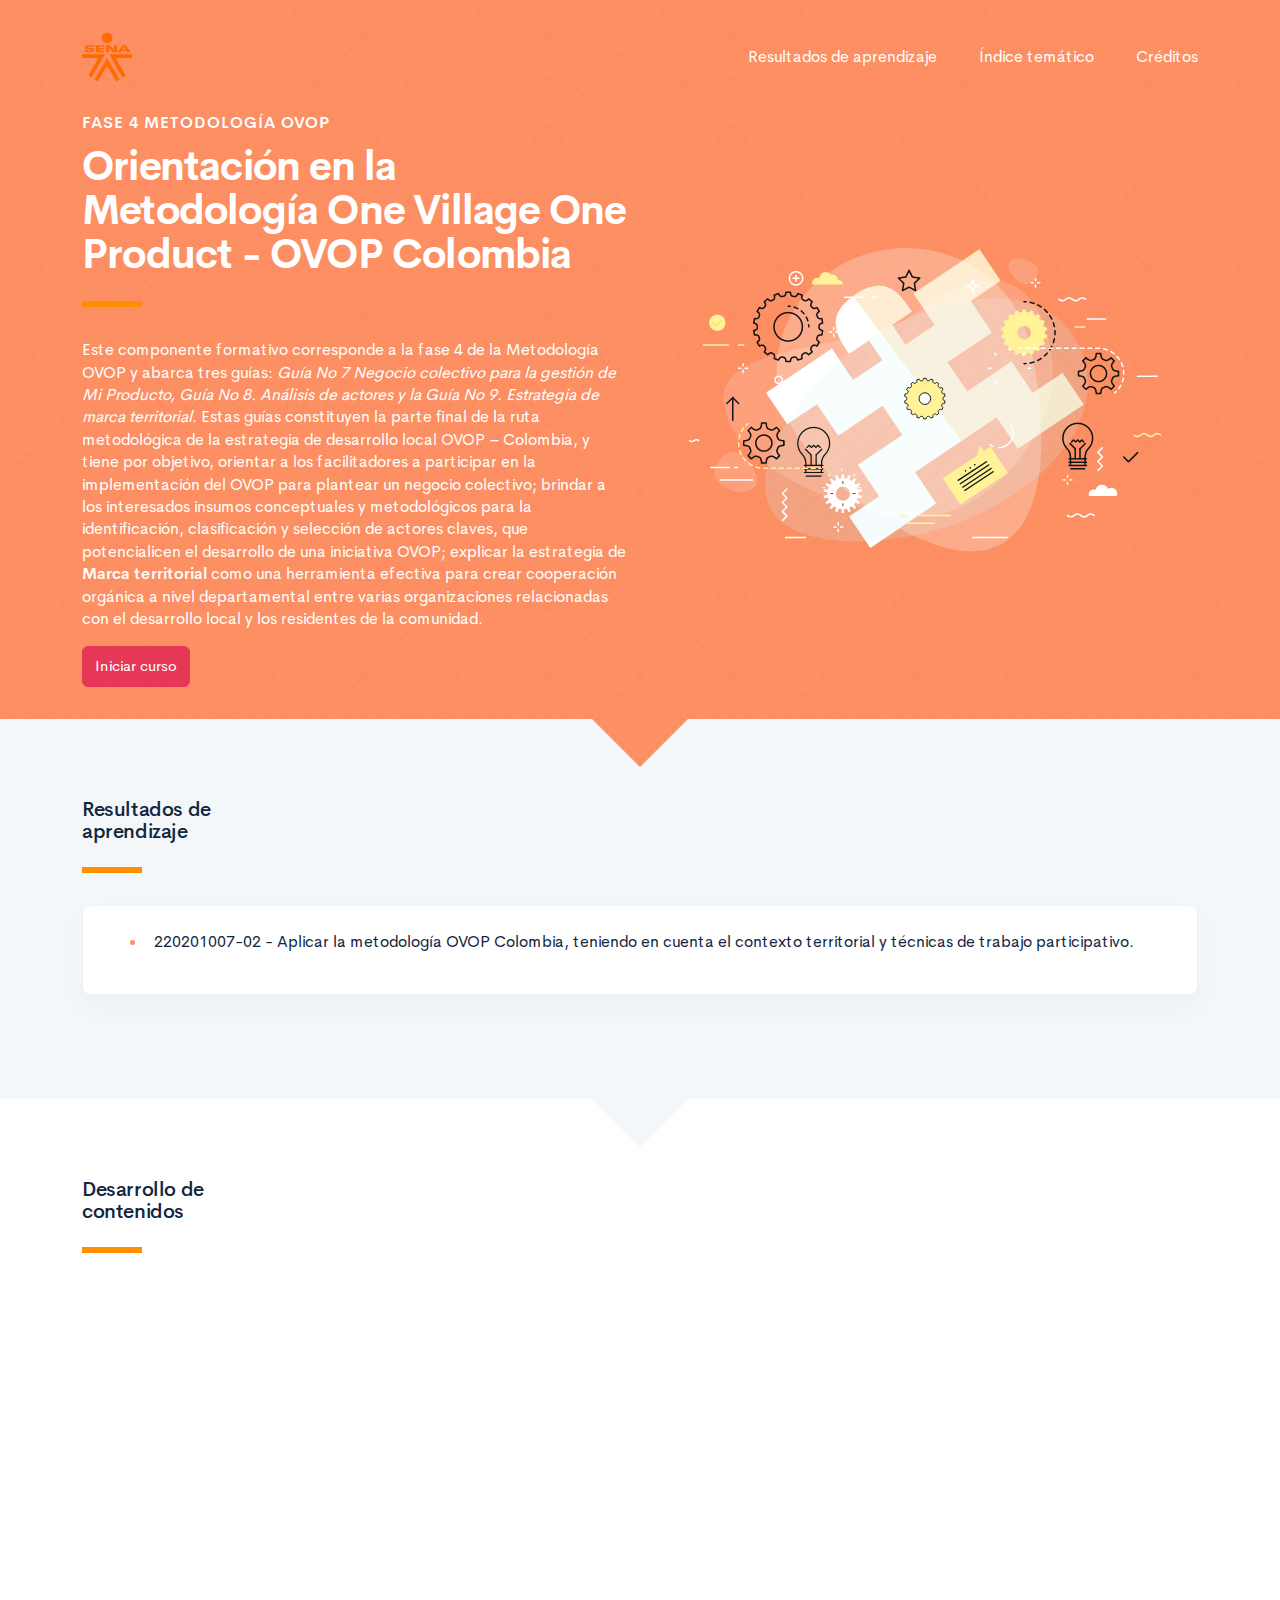
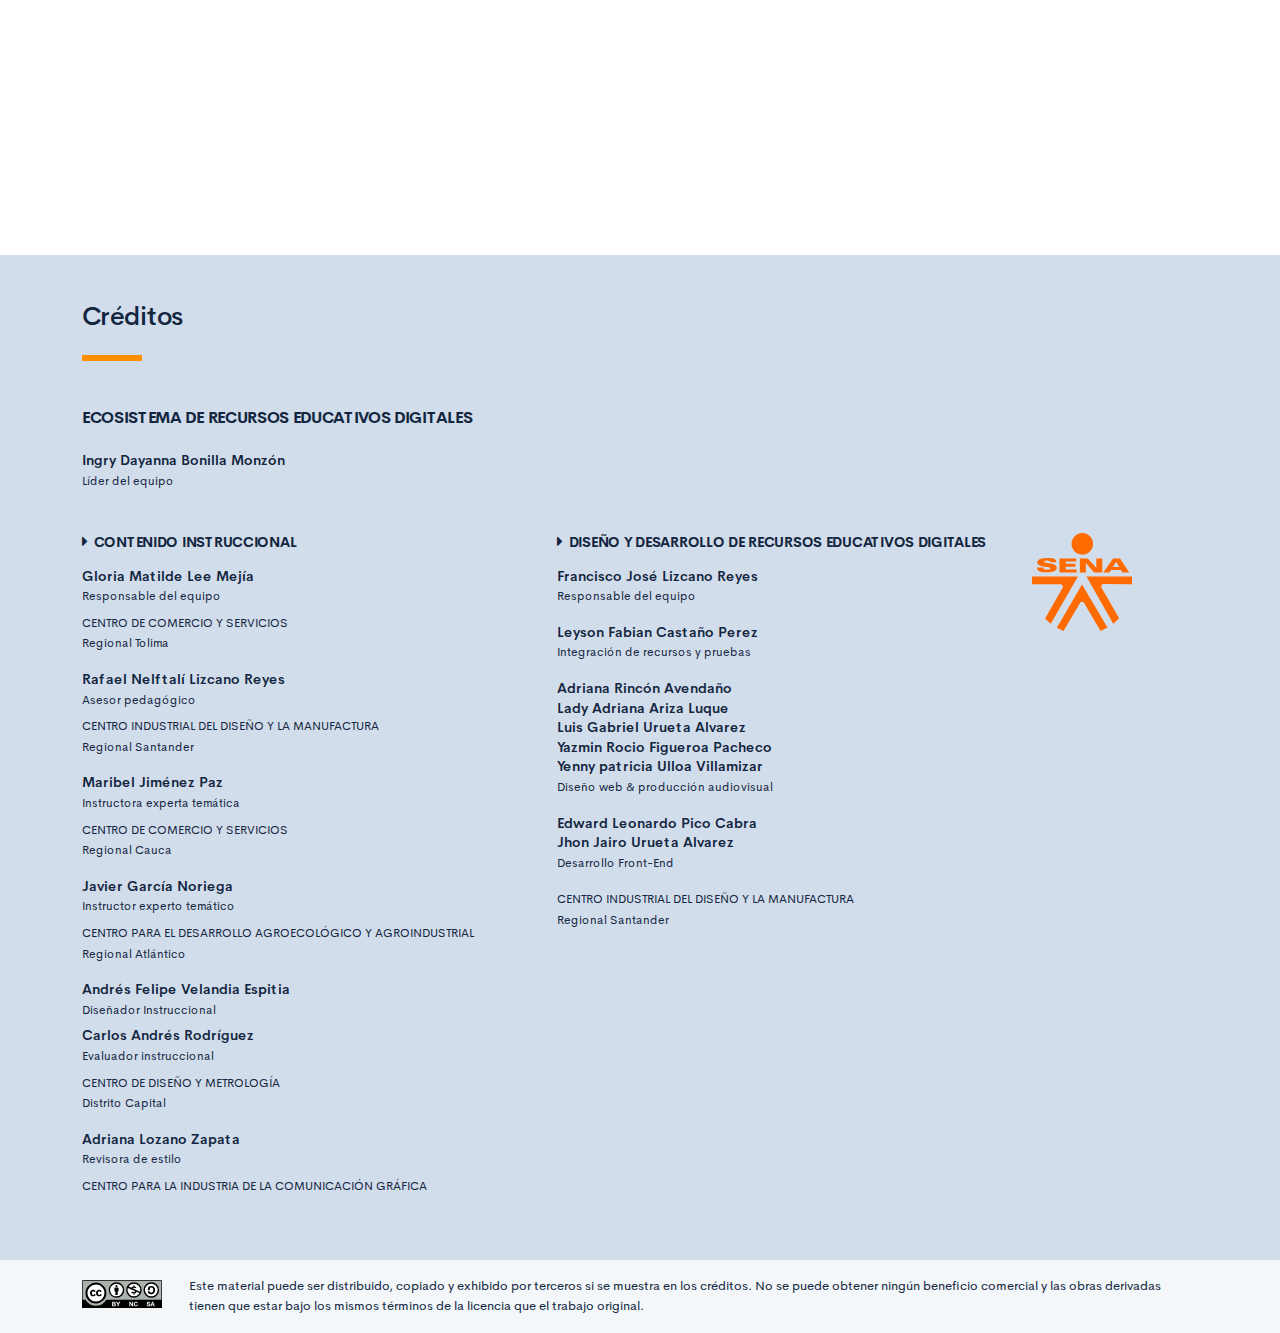
==== commit 770d8791: "Correcciones 1" ====
--- a/public/index.html
+++ b/public/index.html
@@ -170,12 +170,7 @@
                             <strong>Yenny patricia Ulloa Villamizar</strong><br /><span class="text-small">Diseño web & producción audiovisual<br /></span></p>
                         <p class="footer-texto"><strong>Edward Leonardo Pico Cabra</strong><br />
                             <strong>Jhon Jairo Urueta Alvarez</strong><br /> <span class="text-small">Desarrollo Front-End<br /></span></p>
-                        <p class="footer-texto"><span class="text-small text-uppercase">CENTRO INDUSTRIAL DEL DISEÑO Y LA MANUFACTURA </span><br /><span class="text-small">Regional Santander </span></p>
-                        <h4 class="footer-subtitulo-2 mt-5">
-                            <div class="fa fa-caret-right mr-2"></div>Gestores de repositorio
-                        </h4>
-                        <p class="footer-texto"><strong>Kely Alejandra Quiros Duarte </strong><br /> <span class="text-small">Administrador repositorio de contenidos y gestores de repositorio.<br /></span></p>
-                        <p class="footer-texto"><span class="text-small text-uppercase">Centro de comercio y servicios </span><br /><span class="text-small">Regional Tolima</span></p>
+                        <p class="footer-texto"><span class="text-small text-uppercase">CENTRO INDUSTRIAL DEL DISEÑO Y LA MANUFACTURA </span><br /><span class="text-small">Regional Santander</span></p>
                     </div>
                     <div class="col-12 col-md-2">
                         <div class="d-flex flex-column justify-content-center"><img src="assets/images/logos/senaLogo.svg" style="max-width:100px" /></div>
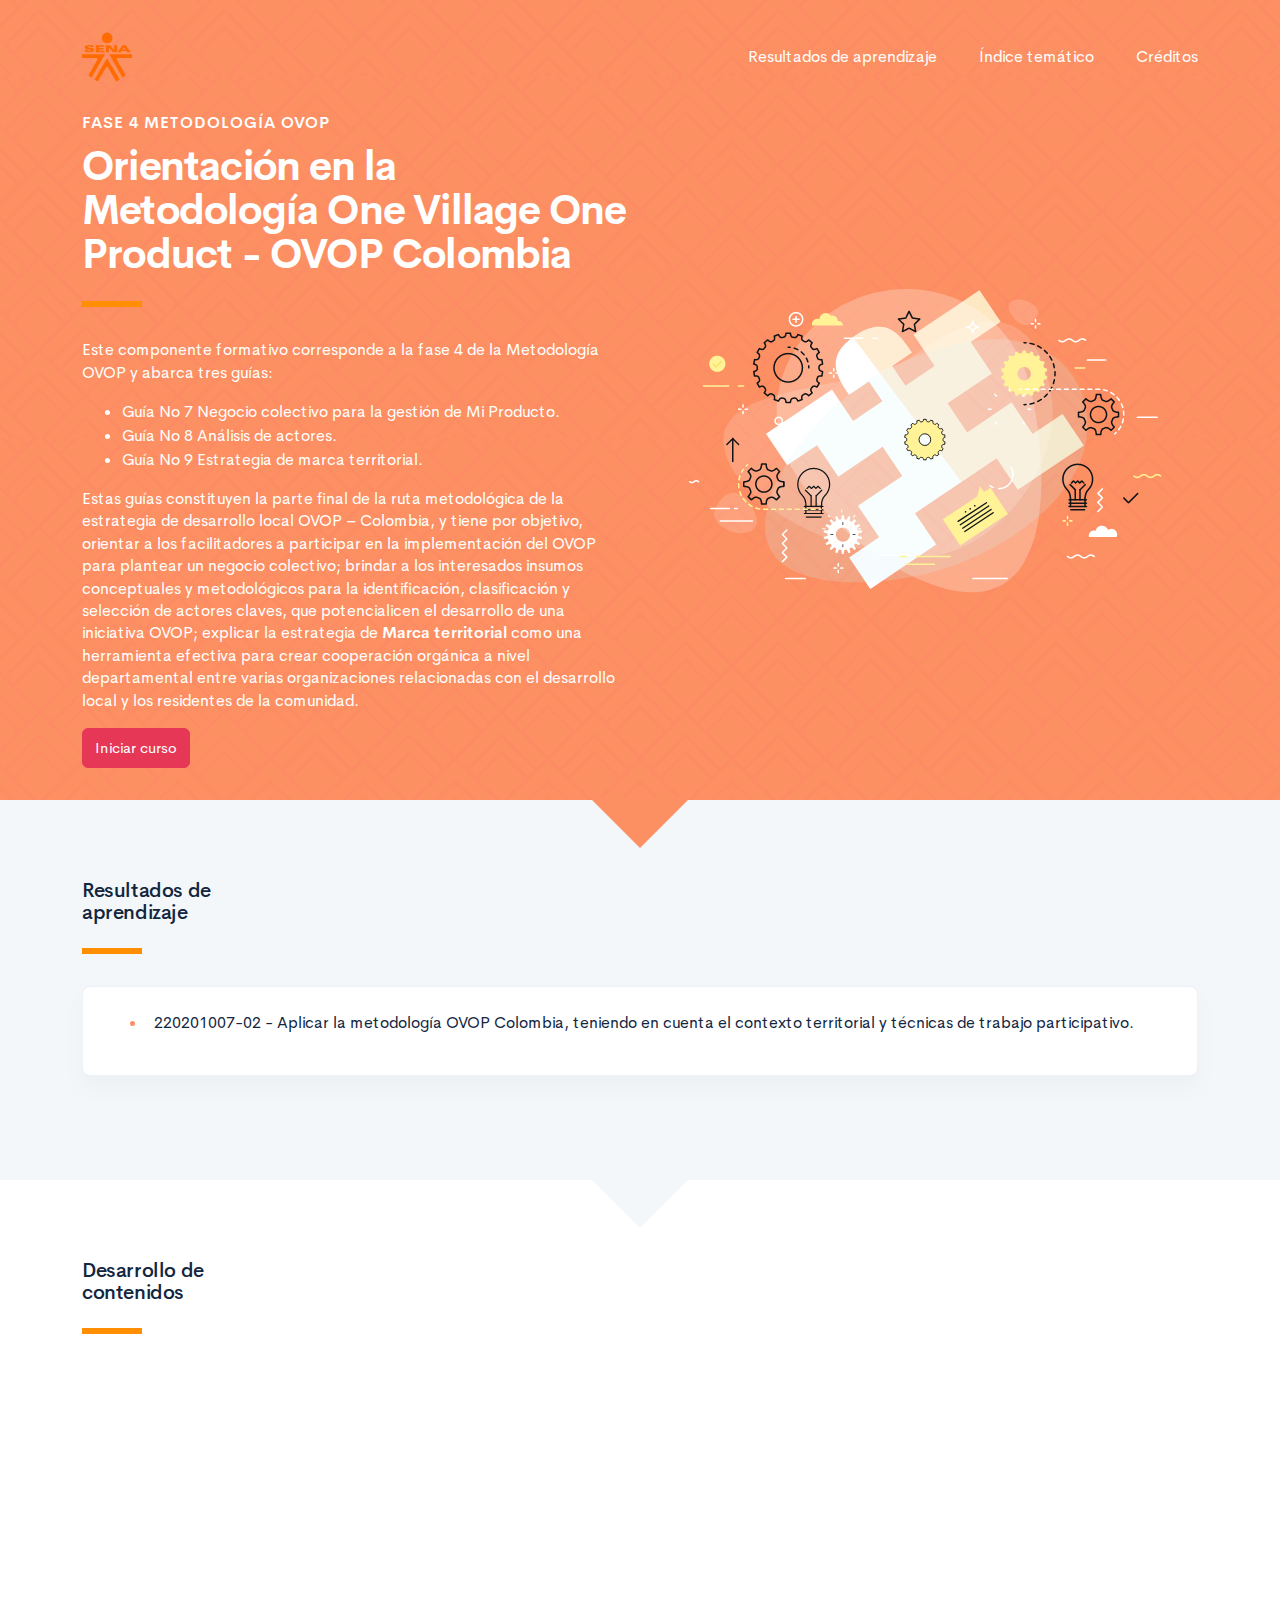
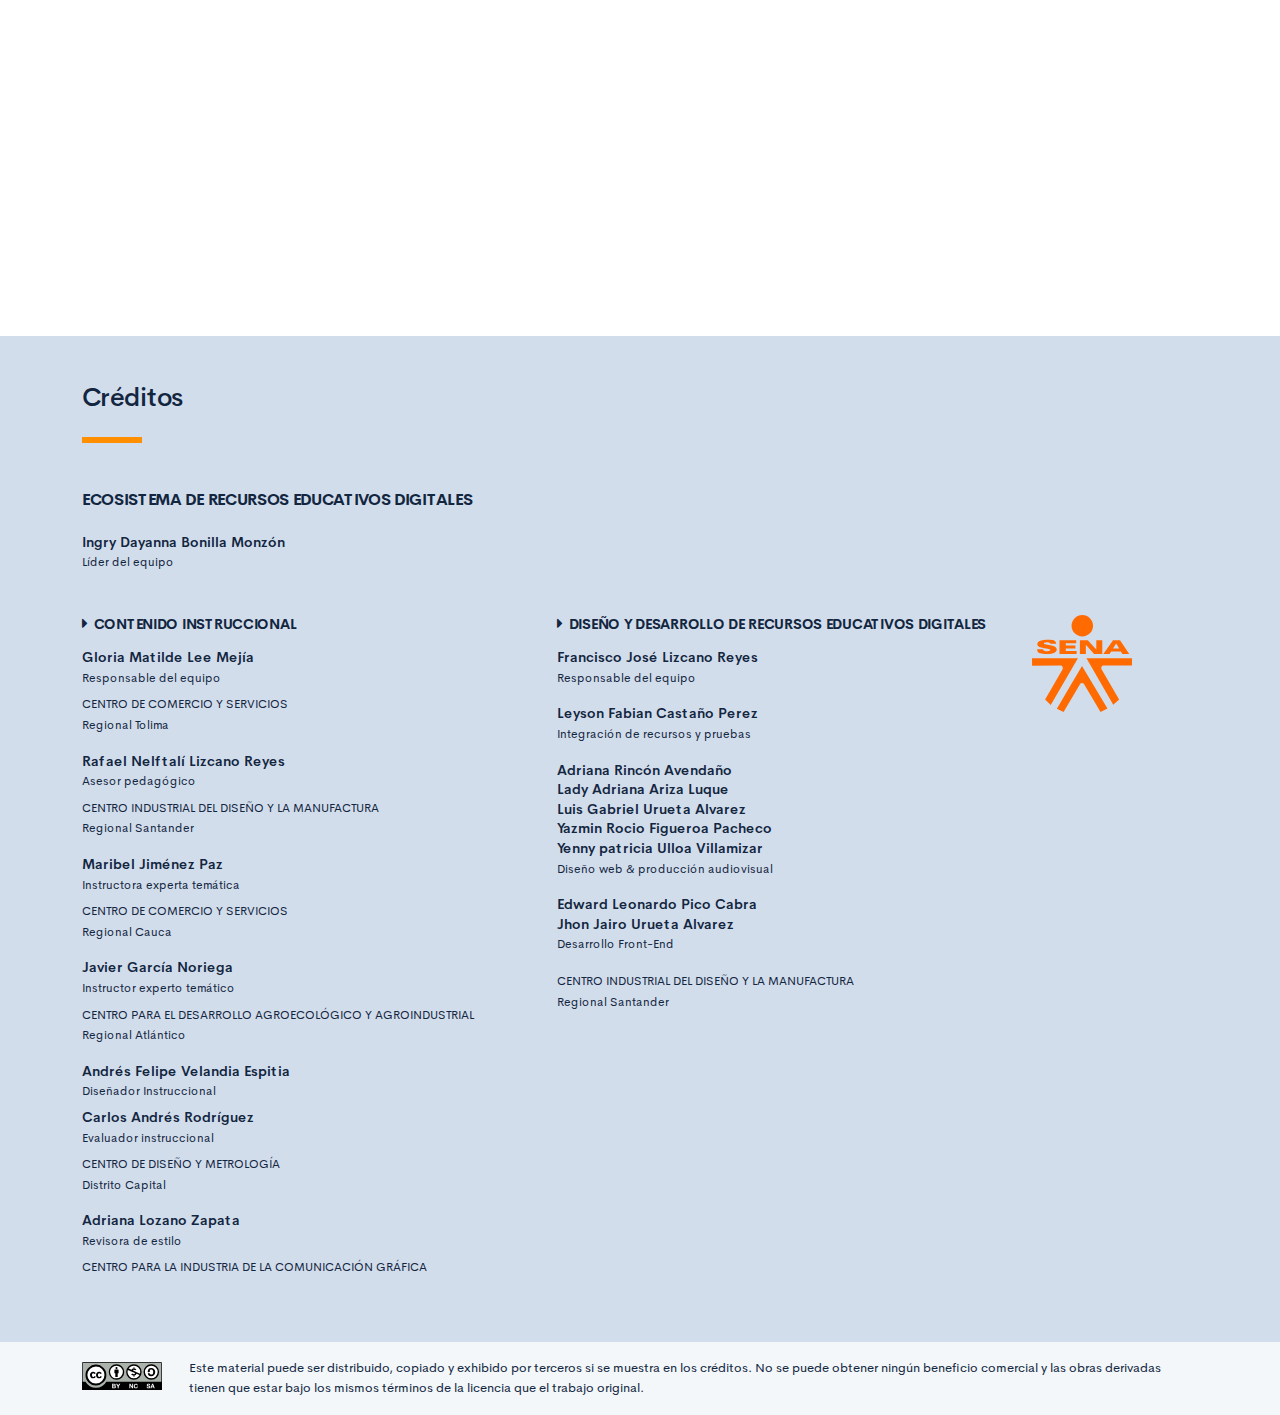
==== commit 2a78162c: "Correcciones 3" ====
--- a/public/index.html
+++ b/public/index.html
@@ -35,7 +35,13 @@
                                 <h3 class="curso-subtitulo" id="curso-titulo-componente">Fase 4 Metodología OVOP</h3>
                                 <h1 class="curso-titulo" id="curso-titulo-tema">Orientación en la Metodología One Village One Product - OVOP Colombia</h1>
                                 <div class="brand-line-primary"></div>
-                                <p class="curso-descripcion">Este componente formativo corresponde a la fase 4 de la Metodología OVOP y abarca tres guías: <i>Guía No 7 Negocio colectivo para la gestión de Mi Producto, Guía No 8. Análisis de actores y la Guía No 9. Estrategia de marca territorial</i>. Estas guías constituyen la parte final de la ruta metodológica de la estrategia de desarrollo local OVOP – Colombia, y tiene por objetivo, orientar a los facilitadores a participar en la implementación del OVOP para plantear un negocio colectivo; brindar a los interesados insumos conceptuales y metodológicos para la identificación, clasificación y selección de actores claves, que potencialicen el desarrollo de una iniciativa OVOP; explicar la estrategia de <b>Marca territorial </b>como una herramienta efectiva para crear cooperación orgánica a nivel departamental entre varias organizaciones relacionadas con el desarrollo local y los residentes de la comunidad.</p><a class="curso-btn-iniciar btn btn-danger" href="main.html"><span>Iniciar curso</span></a>
+                                <p class="curso-descripcion">Este componente formativo corresponde a la fase 4 de la Metodología OVOP y abarca tres guías:</p>
+                                <ul class="curso-descripcion">
+                                    <li>Guía No 7 Negocio colectivo para la gestión de Mi Producto.</li>
+                                    <li>Guía No 8 Análisis de actores.</li>
+                                    <li>Guía No 9 Estrategia de marca territorial.</li>
+                                </ul>
+                                <p class="curso-descripcion">Estas guías constituyen la parte final de la ruta metodológica de la estrategia de desarrollo local OVOP – Colombia, y tiene por objetivo, orientar a los facilitadores a participar en la implementación del OVOP para plantear un negocio colectivo; brindar a los interesados insumos conceptuales y metodológicos para la identificación, clasificación y selección de actores claves, que potencialicen el desarrollo de una iniciativa OVOP; explicar la estrategia de <b>Marca territorial </b>como una herramienta efectiva para crear cooperación orgánica a nivel departamental entre varias organizaciones relacionadas con el desarrollo local y los residentes de la comunidad.</p><a class="curso-btn-iniciar btn btn-danger" href="main.html"><span>Iniciar curso</span></a>
                             </div>
                             <div class="col-12 col-lg-6 text-center">
                                 <div class="d-none d-lg-block"><img class="curso-imagen" src="assets/images/header/header_media.png" /></div>
@@ -72,7 +78,7 @@
                                             <div class="col-auto">
                                                 <div class="avatar avatar-sm"><span class="nav-tema-item__icon avatar-title font-size-lg bg-secondary-soft rounded-circle text-primary font-weight-bold"> <i class="fa fa-play"></i></span></div>
                                             </div>
-                                            <div class="col ml-n2"><span class="nav-tema-item__titulo"> <a href="main.html#page/introduccion1/">Introducción</a></span></div>
+                                            <div class="col ml-n2"><span class="nav-tema-item__titulo"> <a href="main.html#page/introduccion1/">Introducción negocio colectivo para la gestión de mi producto</a></span></div>
                                             <div class="col-auto"> <a class="btn btn-light nav-tema-item__btn" href="main.html#page/introduccion1/">Ver más</a></div>
                                         </div>
                                     </li>
@@ -90,7 +96,7 @@
                                             <div class="col-auto">
                                                 <div class="avatar avatar-sm"><span class="nav-tema-item__icon avatar-title font-size-lg bg-secondary-soft rounded-circle text-primary font-weight-bold"> <i class="fa fa-play"></i></span></div>
                                             </div>
-                                            <div class="col ml-n2"><span class="nav-tema-item__titulo"> <a href="main.html#page/introduccion2/">Introducción</a></span></div>
+                                            <div class="col ml-n2"><span class="nav-tema-item__titulo"> <a href="main.html#page/introduccion2/">Introducción para el análisis de actores</a></span></div>
                                             <div class="col-auto"> <a class="btn btn-light nav-tema-item__btn" href="main.html#page/introduccion2/">Ver más</a></div>
                                         </div>
                                     </li>
@@ -108,7 +114,7 @@
                                             <div class="col-auto">
                                                 <div class="avatar avatar-sm"><span class="nav-tema-item__icon avatar-title font-size-lg bg-secondary-soft rounded-circle text-primary font-weight-bold"> <i class="fa fa-play"></i></span></div>
                                             </div>
-                                            <div class="col ml-n2"><span class="nav-tema-item__titulo"> <a href="main.html#page/introduccion3/">Introducción</a></span></div>
+                                            <div class="col ml-n2"><span class="nav-tema-item__titulo"> <a href="main.html#page/introduccion3/">Introducción estrategia de marca territorial</a></span></div>
                                             <div class="col-auto"> <a class="btn btn-light nav-tema-item__btn" href="main.html#page/introduccion3/">Ver más</a></div>
                                         </div>
                                     </li>
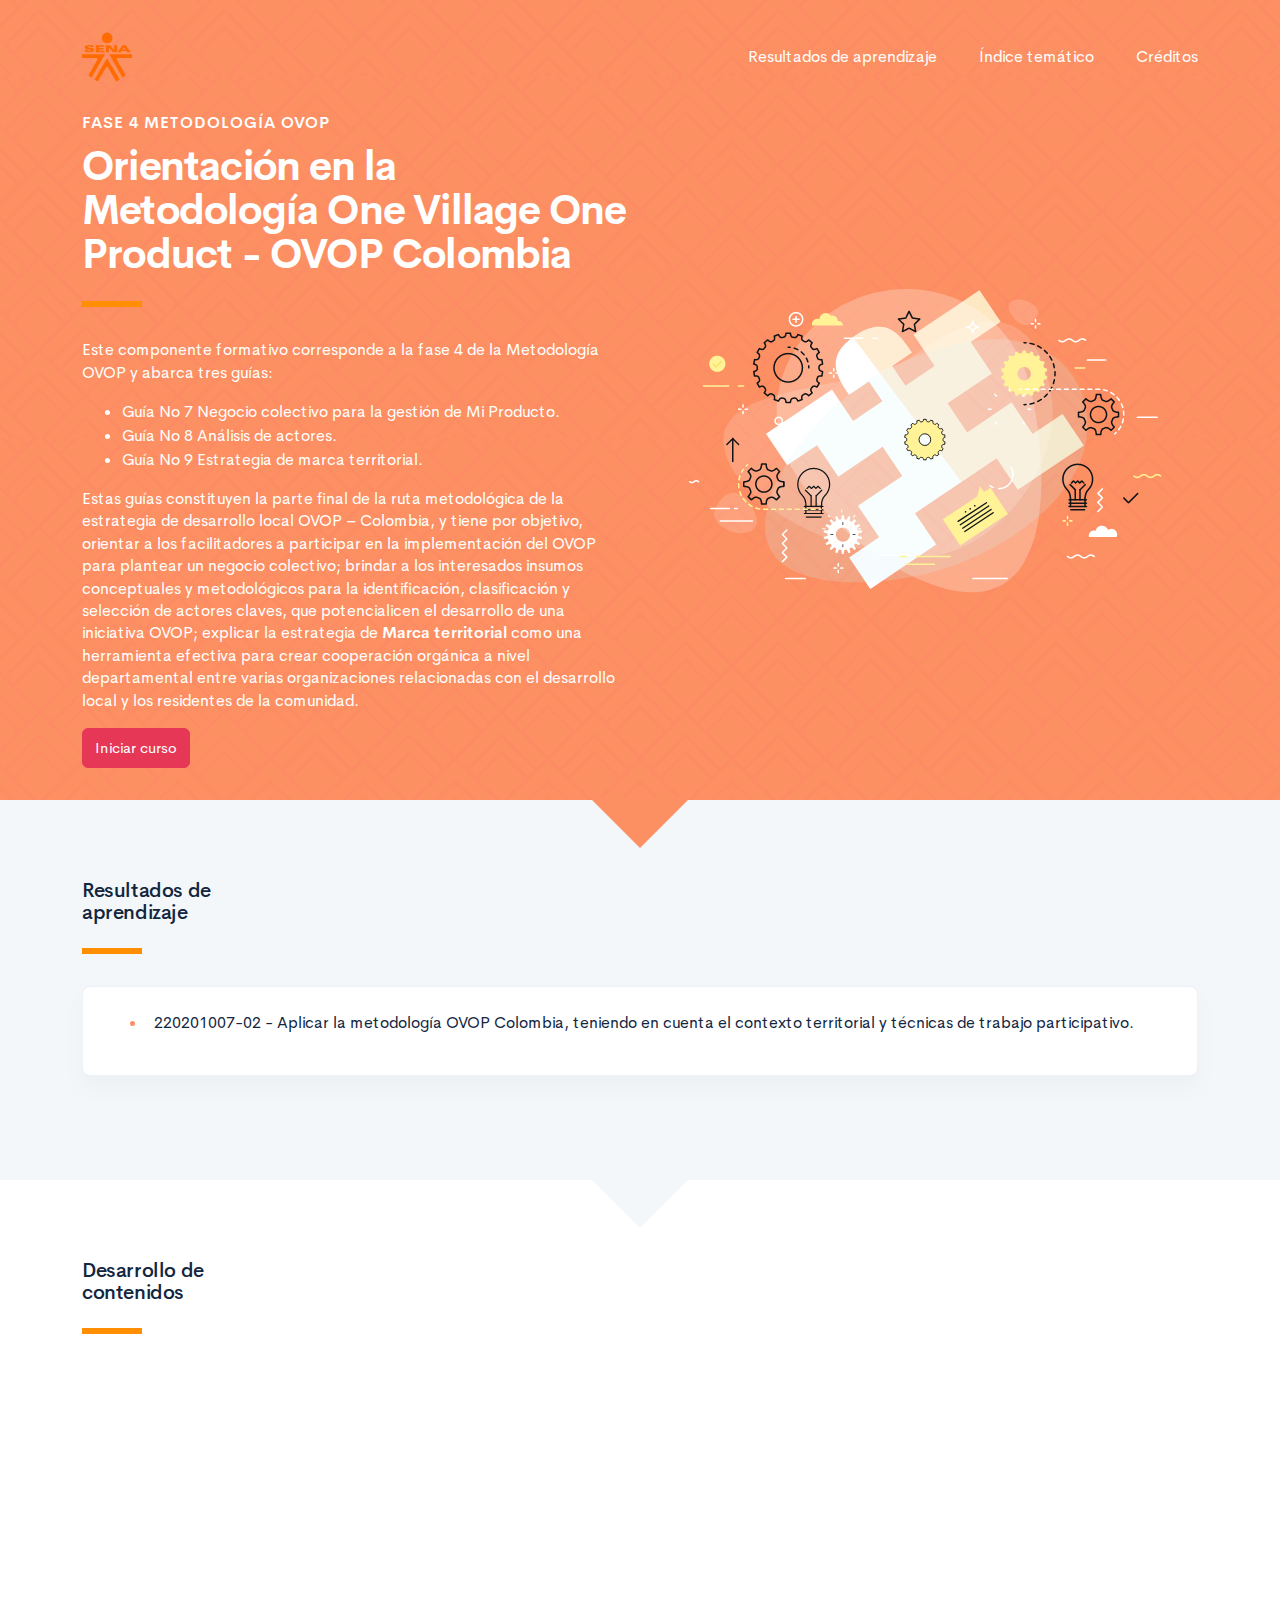
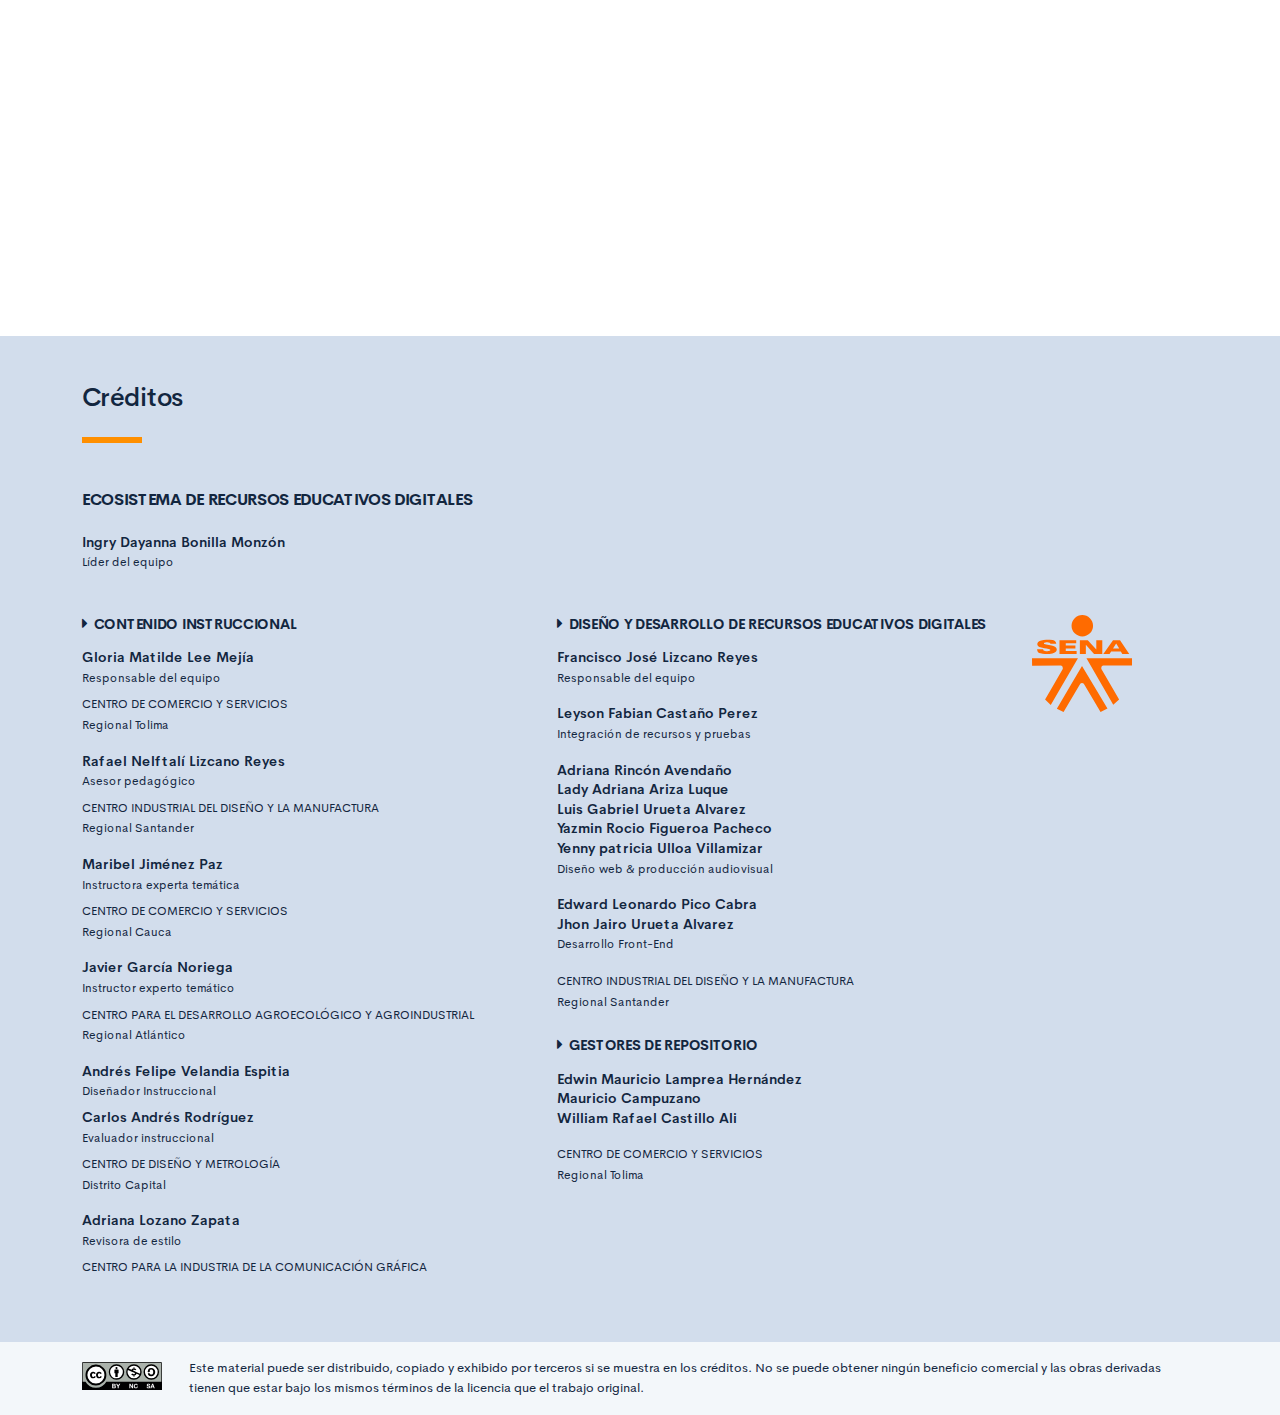
==== commit ecb8767e: "Correcciones 4" ====
--- a/public/index.html
+++ b/public/index.html
@@ -177,6 +177,13 @@
                         <p class="footer-texto"><strong>Edward Leonardo Pico Cabra</strong><br />
                             <strong>Jhon Jairo Urueta Alvarez</strong><br /> <span class="text-small">Desarrollo Front-End<br /></span></p>
                         <p class="footer-texto"><span class="text-small text-uppercase">CENTRO INDUSTRIAL DEL DISEÑO Y LA MANUFACTURA </span><br /><span class="text-small">Regional Santander</span></p>
+                        <h4 class="footer-subtitulo-2 mt-4">
+                            <div class="fa fa-caret-right mr-2"></div>Gestores de repositorio
+                        </h4>
+                        <p class="footer-texto"> <strong>Edwin Mauricio Lamprea Hernández</strong><br />
+                            <strong>Mauricio Campuzano</strong><br />
+                            <strong>William Rafael Castillo Ali</strong><br /></p>
+                        <p class="footer-texto"><span class="text-small text-uppercase">CENTRO DE COMERCIO Y SERVICIOS</span><br /><span class="text-small">Regional Tolima</span></p>
                     </div>
                     <div class="col-12 col-md-2">
                         <div class="d-flex flex-column justify-content-center"><img src="assets/images/logos/senaLogo.svg" style="max-width:100px" /></div>
